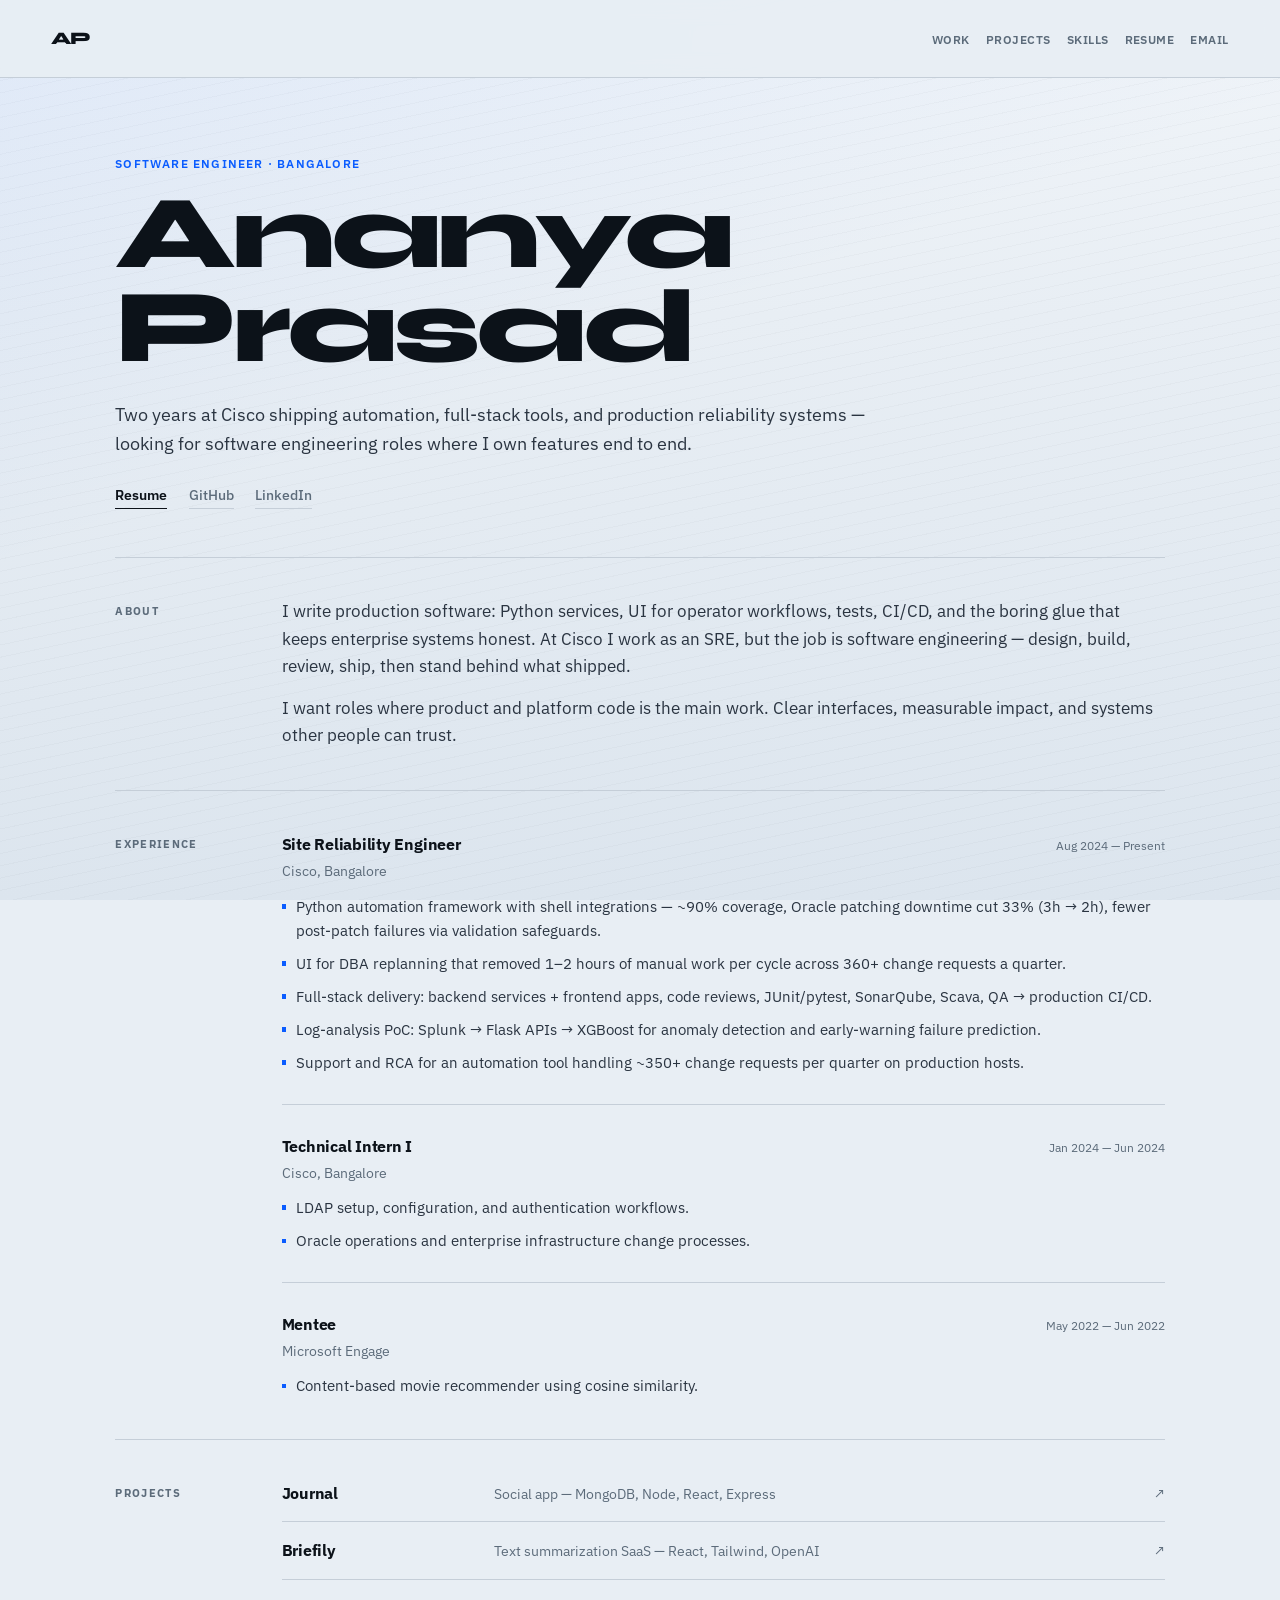
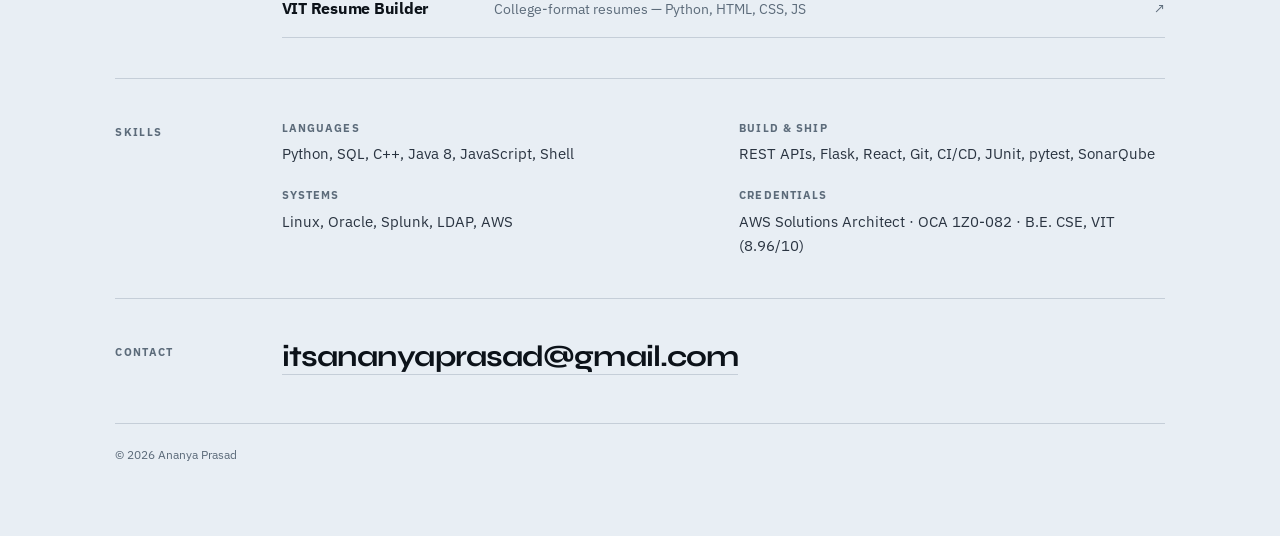
==== index.html @ 3f2f836f "Refresh portfolio for SWE applications with Cisco experience and responsive layout. Co-authored-by: " ====
<!DOCTYPE html>
<html lang="en">
<head>
    <meta charset="UTF-8">
    <meta name="viewport" content="width=device-width, initial-scale=1.0">
    <title>Ananya Prasad — Software Engineer</title>
    <meta name="description" content="Software engineer at Cisco building automation, full-stack tools, and reliability systems. Open to software engineering roles.">
    <link rel="preconnect" href="https://fonts.googleapis.com">
    <link rel="preconnect" href="https://fonts.gstatic.com" crossorigin>
    <link href="https://fonts.googleapis.com/css2?family=IBM+Plex+Sans:wght@400;500;600;700&family=Syne:wght@600;700;800&display=swap" rel="stylesheet">
    <link rel="stylesheet" href="style.css">
</head>
<body>
    <header class="site-header">
        <div class="site-header-inner">
            <a class="wordmark" href="#top">AP</a>
            <nav class="nav" aria-label="Primary">
                <a href="#work">Work</a>
                <a href="#projects">Projects</a>
                <a href="#skills">Skills</a>
                <a href="Ananya_Prasad_Resume.pdf" target="_blank" rel="noopener">Resume</a>
                <a href="mailto:itsananyaprasad@gmail.com">Email</a>
            </nav>
        </div>
    </header>

    <div class="page">
        <main id="top">
            <section class="hero">
                <p class="hero-kicker">Software Engineer · Bangalore</p>
                <h1 class="hero-name">Ananya<br>Prasad</h1>
                <p class="hero-line">
                    Two years at Cisco shipping automation, full-stack tools, and production reliability systems —
                    looking for software engineering roles where I own features end to end.
                </p>
                <div class="hero-cta">
                    <a class="link-action" href="Ananya_Prasad_Resume.pdf" target="_blank" rel="noopener">Resume</a>
                    <a class="link-action muted" href="https://github.com/ananyap18" target="_blank" rel="noopener">GitHub</a>
                    <a class="link-action muted" href="https://www.linkedin.com/in/ananyap18/" target="_blank" rel="noopener">LinkedIn</a>
                </div>
            </section>

            <section class="block" id="about">
                <h2 class="block-label">About</h2>
                <div class="block-body prose">
                    <p>
                        I write production software: Python services, UI for operator workflows, tests, CI/CD, and the boring glue that keeps enterprise systems honest.
                        At Cisco I work as an SRE, but the job is software engineering — design, build, review, ship, then stand behind what shipped.
                    </p>
                    <p>
                        I want roles where product and platform code is the main work. Clear interfaces, measurable impact, and systems other people can trust.
                    </p>
                </div>
            </section>

            <section class="block" id="work">
                <h2 class="block-label">Experience</h2>
                <div class="block-body">
                    <article class="role">
                        <header class="role-head">
                            <div>
                                <h3>Site Reliability Engineer</h3>
                                <p class="role-place">Cisco, Bangalore</p>
                            </div>
                            <time>Aug 2024 — Present</time>
                        </header>
                        <ul>
                            <li>Python automation framework with shell integrations — ~90% coverage, Oracle patching downtime cut 33% (3h → 2h), fewer post-patch failures via validation safeguards.</li>
                            <li>UI for DBA replanning that removed 1–2 hours of manual work per cycle across 360+ change requests a quarter.</li>
                            <li>Full-stack delivery: backend services + frontend apps, code reviews, JUnit/pytest, SonarQube, Scava, QA → production CI/CD.</li>
                            <li>Log-analysis PoC: Splunk → Flask APIs → XGBoost for anomaly detection and early-warning failure prediction.</li>
                            <li>Support and RCA for an automation tool handling ~350+ change requests per quarter on production hosts.</li>
                        </ul>
                    </article>

                    <article class="role">
                        <header class="role-head">
                            <div>
                                <h3>Technical Intern I</h3>
                                <p class="role-place">Cisco, Bangalore</p>
                            </div>
                            <time>Jan 2024 — Jun 2024</time>
                        </header>
                        <ul>
                            <li>LDAP setup, configuration, and authentication workflows.</li>
                            <li>Oracle operations and enterprise infrastructure change processes.</li>
                        </ul>
                    </article>

                    <article class="role">
                        <header class="role-head">
                            <div>
                                <h3>Mentee</h3>
                                <p class="role-place">Microsoft Engage</p>
                            </div>
                            <time>May 2022 — Jun 2022</time>
                        </header>
                        <ul>
                            <li>Content-based movie recommender using cosine similarity.</li>
                        </ul>
                    </article>
                </div>
            </section>

            <section class="block" id="projects">
                <h2 class="block-label">Projects</h2>
                <div class="block-body">
                    <ul class="project-list">
                        <li>
                            <a class="project-row" href="https://github.com/ananyap18/journal" target="_blank" rel="noopener">
                                <span class="project-title">Journal</span>
                                <span class="project-desc">Social app — MongoDB, Node, React, Express</span>
                                <span class="project-go" aria-hidden="true">↗</span>
                            </a>
                        </li>
                        <li>
                            <a class="project-row" href="https://brieflyfy.netlify.app/" target="_blank" rel="noopener">
                                <span class="project-title">Briefily</span>
                                <span class="project-desc">Text summarization SaaS — React, Tailwind, OpenAI</span>
                                <span class="project-go" aria-hidden="true">↗</span>
                            </a>
                        </li>
                        <li>
                            <a class="project-row" href="https://vit-resume-builder.vercel.app/" target="_blank" rel="noopener">
                                <span class="project-title">VIT Resume Builder</span>
                                <span class="project-desc">College-format resumes — Python, HTML, CSS, JS</span>
                                <span class="project-go" aria-hidden="true">↗</span>
                            </a>
                        </li>
                    </ul>
                </div>
            </section>

            <section class="block" id="skills">
                <h2 class="block-label">Skills</h2>
                <div class="block-body skill-grid">
                    <div>
                        <h3>Languages</h3>
                        <p>Python, SQL, C++, Java 8, JavaScript, Shell</p>
                    </div>
                    <div>
                        <h3>Build &amp; ship</h3>
                        <p>REST APIs, Flask, React, Git, CI/CD, JUnit, pytest, SonarQube</p>
                    </div>
                    <div>
                        <h3>Systems</h3>
                        <p>Linux, Oracle, Splunk, LDAP, AWS</p>
                    </div>
                    <div>
                        <h3>Credentials</h3>
                        <p>AWS Solutions Architect · OCA 1Z0-082 · B.E. CSE, VIT (8.96/10)</p>
                    </div>
                </div>
            </section>

            <section class="block contact" id="contact">
                <h2 class="block-label">Contact</h2>
                <div class="block-body">
                    <p class="contact-line">
                        <a href="mailto:itsananyaprasad@gmail.com">itsananyaprasad@gmail.com</a>
                    </p>
                </div>
            </section>
        </main>

        <footer class="site-footer">
            <p>© 2026 Ananya Prasad</p>
        </footer>
    </div>
</body>
</html>
---- style.css ----
:root {
    --ink: #0c1219;
    --ink-soft: #2a3441;
    --muted: #5c6b7a;
    --line: #c5ced8;
    --surface: #e8eef4;
    --surface-2: #dce5ee;
    --accent: #0a5cff;
    /* Mobile-first: tight shell; desktop overrides widen it */
    --max: 100%;
    --pad: 1rem;
    --type: "IBM Plex Sans", "Segoe UI", sans-serif;
    --display: Syne, "Arial Narrow", sans-serif;
}

*,
*::before,
*::after {
    box-sizing: border-box;
    margin: 0;
    padding: 0;
}

html {
    scroll-behavior: smooth;
    -webkit-text-size-adjust: 100%;
}

body {
    font-family: var(--type);
    font-size: clamp(0.98rem, 0.94rem + 0.2vw, 1.05rem);
    line-height: 1.65;
    color: var(--ink);
    background-color: var(--surface);
    background-image:
        linear-gradient(160deg, rgba(10, 92, 255, 0.07) 0%, transparent 42%),
        repeating-linear-gradient(
            -12deg,
            transparent,
            transparent 11px,
            rgba(12, 18, 25, 0.025) 11px,
            rgba(12, 18, 25, 0.025) 12px
        ),
        linear-gradient(180deg, #f1f5f9 0%, var(--surface) 35%, var(--surface-2) 100%);
    background-attachment: fixed;
    min-height: 100vh;
}

a {
    color: inherit;
}

a:hover {
    color: var(--accent);
}

.page {
    width: var(--max);
    max-width: 100%;
    margin: 0 auto;
    padding: 0 var(--pad) clamp(2.5rem, 6vw, 4.5rem);
}

/* Tablet: still compact */
@media (min-width: 640px) {
    :root {
        --pad: 1.35rem;
        --max: min(36rem, 92vw);
    }
}

/* Large tablet / small laptop */
@media (min-width: 900px) {
    :root {
        --pad: 2rem;
        --max: min(52rem, 90vw);
    }
}

/* Desktop: use the screen */
@media (min-width: 1100px) {
    :root {
        --pad: clamp(2rem, 4vw, 3.5rem);
        --max: min(72rem, 92vw);
    }
}

@media (min-width: 1400px) {
    :root {
        --max: min(80rem, 88vw);
    }
}

.site-header {
    width: 100%;
    border-bottom: 1px solid var(--line);
    position: sticky;
    top: 0;
    z-index: 5;
    background: color-mix(in srgb, var(--surface) 92%, transparent);
    backdrop-filter: blur(10px);
}

.site-header-inner {
    width: 100%;
    margin: 0;
    padding: clamp(1rem, 2.5vw, 1.5rem) clamp(1rem, 4vw, 3.5rem);
    display: flex;
    align-items: baseline;
    justify-content: space-between;
    gap: 1rem;
}

.wordmark {
    font-family: var(--display);
    font-weight: 800;
    font-size: 1.1rem;
    letter-spacing: -0.04em;
    text-decoration: none;
}

.nav {
    display: flex;
    flex-wrap: wrap;
    justify-content: flex-end;
    gap: 0.55rem 1rem;
    font-size: 0.75rem;
    font-weight: 600;
    letter-spacing: 0.04em;
    text-transform: uppercase;
}

.nav a {
    text-decoration: none;
    color: var(--muted);
}

.nav a:hover {
    color: var(--ink);
}

.hero {
    padding: clamp(2.5rem, 8vw, 4.75rem) 0 clamp(2rem, 5vw, 3rem);
    animation: rise 0.65s ease both;
}

.hero-kicker {
    font-size: 0.75rem;
    font-weight: 600;
    letter-spacing: 0.1em;
    text-transform: uppercase;
    color: var(--accent);
    margin-bottom: 0.85rem;
}

.hero-name {
    font-family: var(--display);
    font-weight: 800;
    font-size: clamp(2.75rem, 8vw + 1rem, 6.5rem);
    line-height: 0.9;
    letter-spacing: -0.045em;
    color: var(--ink);
    max-width: 12ch;
}

.hero-line {
    margin-top: clamp(1.2rem, 3vw, 1.6rem);
    max-width: 48rem;
    color: var(--ink-soft);
    font-size: clamp(1rem, 0.95rem + 0.25vw, 1.15rem);
    line-height: 1.55;
}

.hero-cta {
    display: flex;
    flex-wrap: wrap;
    gap: 0.75rem 1.35rem;
    margin-top: 1.6rem;
}

.link-action {
    font-weight: 600;
    font-size: 0.9rem;
    text-decoration: none;
    border-bottom: 1.5px solid currentColor;
    padding-bottom: 0.08rem;
    color: var(--ink);
}

.link-action.muted {
    font-weight: 500;
    color: var(--muted);
    border-bottom-color: var(--line);
}

.link-action:hover {
    color: var(--accent);
    border-bottom-color: var(--accent);
}

.block {
    display: grid;
    grid-template-columns: minmax(6rem, 8rem) minmax(0, 1fr);
    gap: 0.5rem clamp(1.25rem, 3vw, 2.5rem);
    padding: clamp(1.5rem, 3.5vw, 2.5rem) 0;
    border-top: 1px solid var(--line);
    animation: rise 0.65s ease both;
    animation-delay: 0.06s;
}

.block-label {
    font-size: 0.7rem;
    font-weight: 700;
    letter-spacing: 0.12em;
    text-transform: uppercase;
    color: var(--muted);
    padding-top: 0.25rem;
}

.block-body {
    min-width: 0;
}

.prose p + p {
    margin-top: 0.85rem;
}

.prose p {
    color: var(--ink-soft);
}

.role + .role {
    margin-top: 1.75rem;
    padding-top: 1.75rem;
    border-top: 1px solid var(--line);
}

.role-head {
    display: flex;
    flex-wrap: wrap;
    align-items: baseline;
    justify-content: space-between;
    gap: 0.25rem 1rem;
    margin-bottom: 0.75rem;
}

.role-head h3 {
    font-size: 1rem;
    font-weight: 700;
    letter-spacing: -0.015em;
}

.role-place {
    color: var(--muted);
    font-size: 0.9rem;
    margin-top: 0.1rem;
}

.role-head time {
    font-size: 0.78rem;
    color: var(--muted);
    font-variant-numeric: tabular-nums;
    white-space: nowrap;
}

.role ul {
    list-style: none;
}

.role li {
    position: relative;
    padding-left: 0.9rem;
    color: var(--ink-soft);
    font-size: 0.92rem;
}

.role li + li {
    margin-top: 0.55rem;
}

.role li::before {
    content: "";
    position: absolute;
    left: 0;
    top: 0.62em;
    width: 0.3rem;
    height: 0.3rem;
    background: var(--accent);
}

.project-list {
    list-style: none;
}

.project-row {
    display: grid;
    grid-template-columns: minmax(0, 12rem) minmax(0, 1fr) auto;
    gap: 0.4rem 1.25rem;
    align-items: baseline;
    padding: 0.95rem 0;
    border-bottom: 1px solid var(--line);
    text-decoration: none;
    color: inherit;
    transition: transform 0.18s ease;
}

.project-list li:first-child .project-row {
    padding-top: 0;
}

.project-row:hover {
    color: var(--accent);
    transform: translateX(2px);
}

.project-title {
    font-weight: 700;
    letter-spacing: -0.015em;
    font-size: 1rem;
}

.project-desc {
    color: var(--muted);
    font-size: 0.88rem;
}

.project-row:hover .project-desc {
    color: var(--accent);
}

.project-go {
    color: var(--muted);
    font-size: 0.9rem;
}

.skill-grid {
    display: grid;
    grid-template-columns: repeat(2, minmax(0, 1fr));
    gap: 1.25rem 2rem;
}

.skill-grid h3 {
    font-size: 0.7rem;
    font-weight: 700;
    letter-spacing: 0.1em;
    text-transform: uppercase;
    color: var(--muted);
    margin-bottom: 0.3rem;
}

.skill-grid p {
    color: var(--ink-soft);
    font-size: 0.92rem;
}

.contact-line {
    font-family: var(--display);
    font-weight: 700;
    font-size: clamp(1.35rem, 3.5vw, 1.85rem);
    letter-spacing: -0.03em;
    line-height: 1.2;
}

.contact-line a {
    text-decoration: none;
    border-bottom: 1px solid var(--line);
}

.contact-line a:hover {
    border-bottom-color: var(--accent);
}

.site-footer {
    margin-top: 0.5rem;
    padding-top: 1.25rem;
    border-top: 1px solid var(--line);
    color: var(--muted);
    font-size: 0.78rem;
}

@keyframes rise {
    from {
        opacity: 0;
        transform: translateY(8px);
    }
    to {
        opacity: 1;
        transform: translateY(0);
    }
}

/* Mobile + tablet: stack sections, keep content narrow */
@media (max-width: 899px) {
    .site-header-inner {
        flex-direction: column;
        align-items: flex-start;
        gap: 0.65rem;
    }

    .nav {
        justify-content: flex-start;
        gap: 0.5rem 0.85rem;
    }

    .block {
        grid-template-columns: 1fr;
        gap: 0.4rem;
    }

    .skill-grid {
        grid-template-columns: 1fr;
    }

    .project-row {
        grid-template-columns: 1fr auto;
        grid-template-areas:
            "title go"
            "desc go";
    }

    .project-title { grid-area: title; }
    .project-desc { grid-area: desc; }
    .project-go {
        grid-area: go;
        align-self: center;
    }

    .hero-name {
        font-size: clamp(2.4rem, 14vw, 3.75rem);
    }

    .hero-line {
        max-width: none;
    }
}

@media (prefers-reduced-motion: reduce) {
    .hero,
    .block {
        animation: none;
    }

    .project-row {
        transition: none;
    }
}
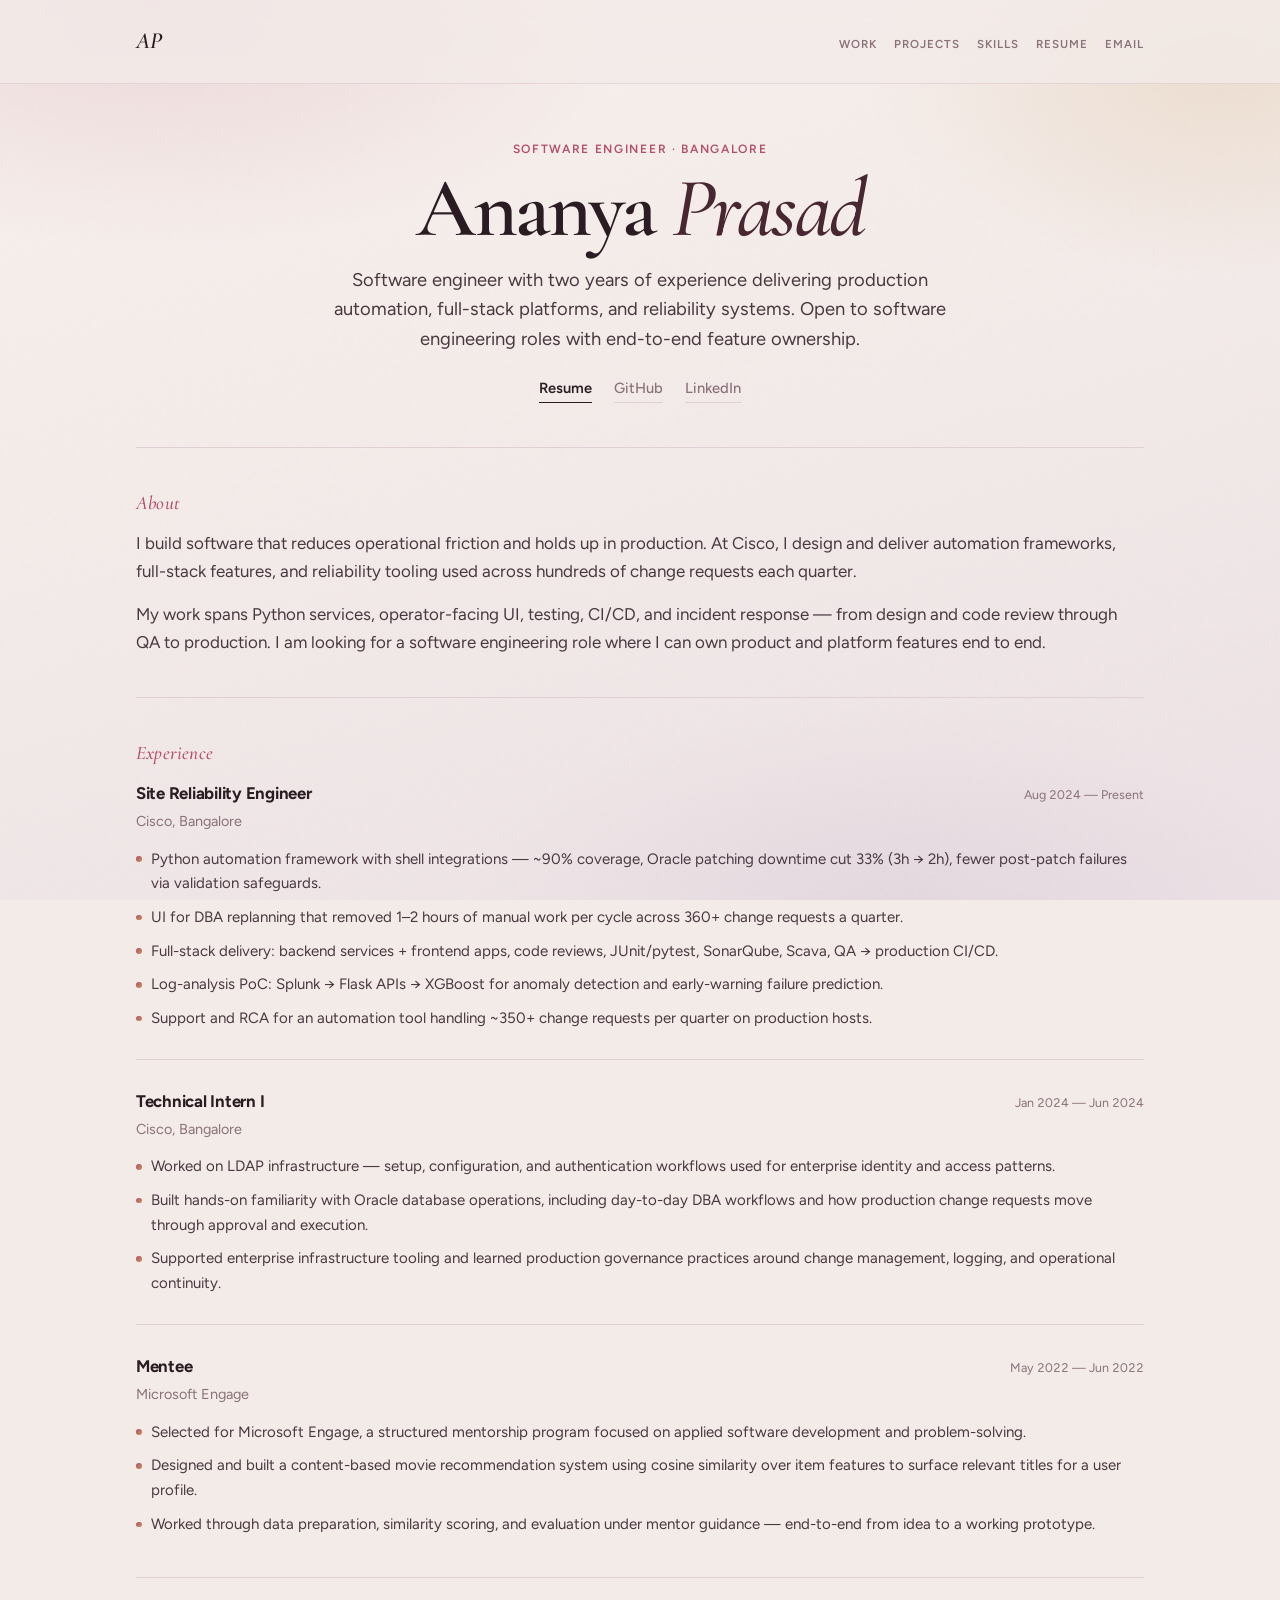
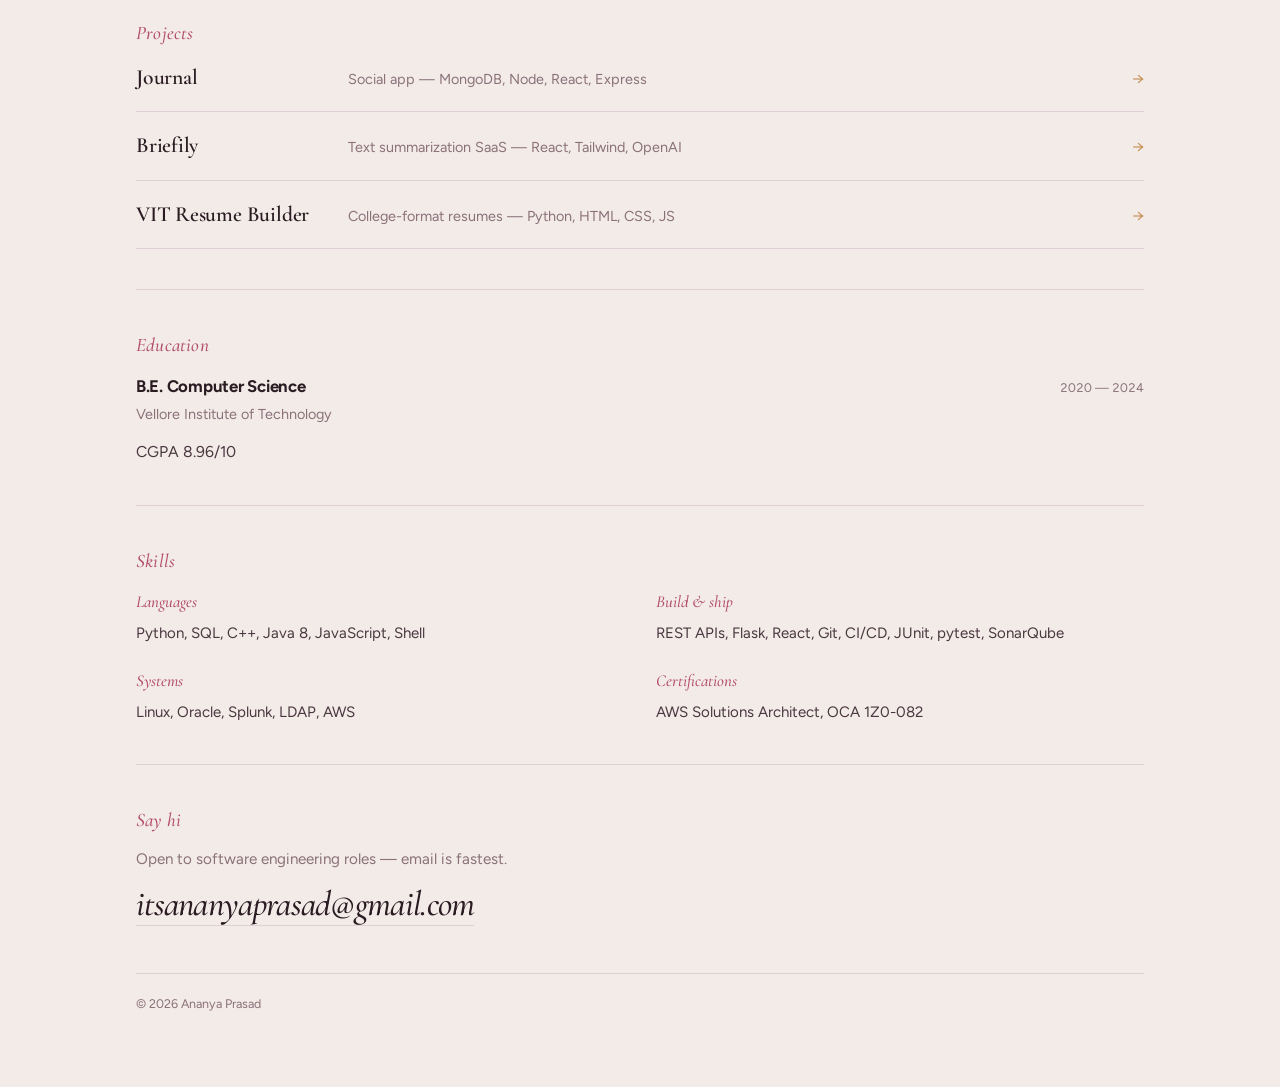
==== commit d6d37d99: "changes" ====
--- a/index.html
+++ b/index.html
@@ -4,13 +4,15 @@
     <meta charset="UTF-8">
     <meta name="viewport" content="width=device-width, initial-scale=1.0">
     <title>Ananya Prasad — Software Engineer</title>
-    <meta name="description" content="Software engineer at Cisco building automation, full-stack tools, and reliability systems. Open to software engineering roles.">
+    <meta name="description" content="Software engineer at Cisco. Builds automation, full-stack tools, and reliability systems — open to software engineering roles.">
     <link rel="preconnect" href="https://fonts.googleapis.com">
     <link rel="preconnect" href="https://fonts.gstatic.com" crossorigin>
-    <link href="https://fonts.googleapis.com/css2?family=IBM+Plex+Sans:wght@400;500;600;700&family=Syne:wght@600;700;800&display=swap" rel="stylesheet">
+    <link href="https://fonts.googleapis.com/css2?family=Cormorant+Garamond:ital,wght@0,500;0,600;1,500;1,600&family=Figtree:wght@400;500;600;700&display=swap" rel="stylesheet">
     <link rel="stylesheet" href="style.css">
 </head>
 <body>
+    <div class="atmosphere" aria-hidden="true"></div>
+
     <header class="site-header">
         <div class="site-header-inner">
             <a class="wordmark" href="#top">AP</a>
@@ -27,11 +29,12 @@
     <div class="page">
         <main id="top">
             <section class="hero">
-                <p class="hero-kicker">Software Engineer · Bangalore</p>
-                <h1 class="hero-name">Ananya<br>Prasad</h1>
+                <p class="hero-kicker">Software engineer · Bangalore</p>
+                <h1 class="hero-name">Ananya <em>Prasad</em></h1>
                 <p class="hero-line">
-                    Two years at Cisco shipping automation, full-stack tools, and production reliability systems —
-                    looking for software engineering roles where I own features end to end.
+                    Software engineer with two years of experience delivering production automation,
+                    full-stack platforms, and reliability systems. Open to software engineering roles
+                    with end-to-end feature ownership.
                 </p>
                 <div class="hero-cta">
                     <a class="link-action" href="Ananya_Prasad_Resume.pdf" target="_blank" rel="noopener">Resume</a>
@@ -44,11 +47,13 @@
                 <h2 class="block-label">About</h2>
                 <div class="block-body prose">
                     <p>
-                        I write production software: Python services, UI for operator workflows, tests, CI/CD, and the boring glue that keeps enterprise systems honest.
-                        At Cisco I work as an SRE, but the job is software engineering — design, build, review, ship, then stand behind what shipped.
+                        I build software that reduces operational friction and holds up in production.
+                        At Cisco, I design and deliver automation frameworks, full-stack features, and reliability tooling used across hundreds of change requests each quarter.
                     </p>
                     <p>
-                        I want roles where product and platform code is the main work. Clear interfaces, measurable impact, and systems other people can trust.
+                        My work spans Python services, operator-facing UI, testing, CI/CD, and incident response —
+                        from design and code review through QA to production.
+                        I am looking for a software engineering role where I can own product and platform features end to end.
                     </p>
                 </div>
             </section>
@@ -82,8 +87,9 @@
                             <time>Jan 2024 — Jun 2024</time>
                         </header>
                         <ul>
-                            <li>LDAP setup, configuration, and authentication workflows.</li>
-                            <li>Oracle operations and enterprise infrastructure change processes.</li>
+                            <li>Worked on LDAP infrastructure — setup, configuration, and authentication workflows used for enterprise identity and access patterns.</li>
+                            <li>Built hands-on familiarity with Oracle database operations, including day-to-day DBA workflows and how production change requests move through approval and execution.</li>
+                            <li>Supported enterprise infrastructure tooling and learned production governance practices around change management, logging, and operational continuity.</li>
                         </ul>
                     </article>
 
@@ -96,7 +102,9 @@
                             <time>May 2022 — Jun 2022</time>
                         </header>
                         <ul>
-                            <li>Content-based movie recommender using cosine similarity.</li>
+                            <li>Selected for Microsoft Engage, a structured mentorship program focused on applied software development and problem-solving.</li>
+                            <li>Designed and built a content-based movie recommendation system using cosine similarity over item features to surface relevant titles for a user profile.</li>
+                            <li>Worked through data preparation, similarity scoring, and evaluation under mentor guidance — end-to-end from idea to a working prototype.</li>
                         </ul>
                     </article>
                 </div>
@@ -110,24 +118,40 @@
                             <a class="project-row" href="https://github.com/ananyap18/journal" target="_blank" rel="noopener">
                                 <span class="project-title">Journal</span>
                                 <span class="project-desc">Social app — MongoDB, Node, React, Express</span>
-                                <span class="project-go" aria-hidden="true">↗</span>
+                                <span class="project-go" aria-hidden="true">→</span>
                             </a>
                         </li>
                         <li>
                             <a class="project-row" href="https://brieflyfy.netlify.app/" target="_blank" rel="noopener">
                                 <span class="project-title">Briefily</span>
                                 <span class="project-desc">Text summarization SaaS — React, Tailwind, OpenAI</span>
-                                <span class="project-go" aria-hidden="true">↗</span>
+                                <span class="project-go" aria-hidden="true">→</span>
                             </a>
                         </li>
                         <li>
                             <a class="project-row" href="https://vit-resume-builder.vercel.app/" target="_blank" rel="noopener">
                                 <span class="project-title">VIT Resume Builder</span>
                                 <span class="project-desc">College-format resumes — Python, HTML, CSS, JS</span>
-                                <span class="project-go" aria-hidden="true">↗</span>
+                                <span class="project-go" aria-hidden="true">→</span>
                             </a>
                         </li>
                     </ul>
+                </div>
+            </section>
+
+            <section class="block" id="education">
+                <h2 class="block-label">Education</h2>
+                <div class="block-body">
+                    <article class="role">
+                        <header class="role-head">
+                            <div>
+                                <h3>B.E. Computer Science</h3>
+                                <p class="role-place">Vellore Institute of Technology</p>
+                            </div>
+                            <time>2020 — 2024</time>
+                        </header>
+                        <p class="education-line">CGPA 8.96/10</p>
+                    </article>
                 </div>
             </section>
 
@@ -147,15 +171,16 @@
                         <p>Linux, Oracle, Splunk, LDAP, AWS</p>
                     </div>
                     <div>
-                        <h3>Credentials</h3>
-                        <p>AWS Solutions Architect · OCA 1Z0-082 · B.E. CSE, VIT (8.96/10)</p>
+                        <h3>Certifications</h3>
+                        <p>AWS Solutions Architect, OCA 1Z0-082</p>
                     </div>
                 </div>
             </section>
 
             <section class="block contact" id="contact">
-                <h2 class="block-label">Contact</h2>
+                <h2 class="block-label">Say hi</h2>
                 <div class="block-body">
+                    <p class="contact-note">Open to software engineering roles — email is fastest.</p>
                     <p class="contact-line">
                         <a href="mailto:itsananyaprasad@gmail.com">itsananyaprasad@gmail.com</a>
                     </p>
--- a/style.css
+++ b/style.css
@@ -1,16 +1,16 @@
 :root {
-    --ink: #0c1219;
-    --ink-soft: #2a3441;
-    --muted: #5c6b7a;
-    --line: #c5ced8;
-    --surface: #e8eef4;
-    --surface-2: #dce5ee;
-    --accent: #0a5cff;
-    /* Mobile-first: tight shell; desktop overrides widen it */
+    --ink: #2a1c22;
+    --ink-soft: #4a3840;
+    --muted: #8a717a;
+    --line: #e0d0d6;
+    --surface: #f3ebe8;
+    --surface-deep: #ebe0e4;
+    --accent: #b34e6a;
+    --gold: #c8965a;
     --max: 100%;
     --pad: 1rem;
-    --type: "IBM Plex Sans", "Segoe UI", sans-serif;
-    --display: Syne, "Arial Narrow", sans-serif;
+    --type: Figtree, "Helvetica Neue", sans-serif;
+    --display: "Cormorant Garamond", Georgia, serif;
 }
 
 *,
@@ -28,22 +28,33 @@
 
 body {
     font-family: var(--type);
-    font-size: clamp(0.98rem, 0.94rem + 0.2vw, 1.05rem);
+    font-size: clamp(0.98rem, 0.94rem + 0.2vw, 1.06rem);
     line-height: 1.65;
     color: var(--ink);
-    background-color: var(--surface);
-    background-image:
-        linear-gradient(160deg, rgba(10, 92, 255, 0.07) 0%, transparent 42%),
-        repeating-linear-gradient(
-            -12deg,
-            transparent,
-            transparent 11px,
-            rgba(12, 18, 25, 0.025) 11px,
-            rgba(12, 18, 25, 0.025) 12px
-        ),
-        linear-gradient(180deg, #f1f5f9 0%, var(--surface) 35%, var(--surface-2) 100%);
-    background-attachment: fixed;
+    background: var(--surface);
     min-height: 100vh;
+    position: relative;
+}
+
+.atmosphere {
+    position: fixed;
+    inset: 0;
+    z-index: -1;
+    pointer-events: none;
+    background:
+        radial-gradient(ellipse 70% 50% at 12% 0%, rgba(179, 78, 106, 0.16), transparent 55%),
+        radial-gradient(ellipse 55% 45% at 95% 8%, rgba(200, 150, 90, 0.18), transparent 50%),
+        radial-gradient(ellipse 60% 40% at 70% 100%, rgba(140, 120, 160, 0.1), transparent 55%),
+        linear-gradient(165deg, #f7f0ed 0%, var(--surface) 40%, var(--surface-deep) 100%);
+}
+
+.atmosphere::after {
+    content: "";
+    position: absolute;
+    inset: 0;
+    opacity: 0.35;
+    background-image: url("data:image/svg+xml,%3Csvg viewBox='0 0 200 200' xmlns='http://www.w3.org/2000/svg'%3E%3Cfilter id='n'%3E%3CfeTurbulence type='fractalNoise' baseFrequency='0.85' numOctaves='4' stitchTiles='stitch'/%3E%3C/filter%3E%3Crect width='100%25' height='100%25' filter='url(%23n)' opacity='0.55'/%3E%3C/svg%3E");
+    mix-blend-mode: soft-light;
 }
 
 a {
@@ -55,56 +66,53 @@
 }
 
 .page {
-    width: var(--max);
-    max-width: 100%;
-    margin: 0 auto;
+    width: min(var(--max), 100%);
+    margin-inline: auto;
     padding: 0 var(--pad) clamp(2.5rem, 6vw, 4.5rem);
 }
 
-/* Tablet: still compact */
 @media (min-width: 640px) {
     :root {
-        --pad: 1.35rem;
-        --max: min(36rem, 92vw);
-    }
-}
-
-/* Large tablet / small laptop */
+        --pad: 1.5rem;
+        --max: 36rem;
+    }
+}
+
 @media (min-width: 900px) {
     :root {
         --pad: 2rem;
-        --max: min(52rem, 90vw);
-    }
-}
-
-/* Desktop: use the screen */
+        --max: 54rem;
+    }
+}
+
 @media (min-width: 1100px) {
     :root {
-        --pad: clamp(2rem, 4vw, 3.5rem);
-        --max: min(72rem, 92vw);
+        --pad: 2.5rem;
+        --max: 68rem;
     }
 }
 
 @media (min-width: 1400px) {
     :root {
-        --max: min(80rem, 88vw);
+        --pad: 3rem;
+        --max: 76rem;
     }
 }
 
 .site-header {
     width: 100%;
-    border-bottom: 1px solid var(--line);
+    border-bottom: 1px solid color-mix(in srgb, var(--line) 80%, transparent);
     position: sticky;
     top: 0;
     z-index: 5;
-    background: color-mix(in srgb, var(--surface) 92%, transparent);
-    backdrop-filter: blur(10px);
+    background: color-mix(in srgb, var(--surface) 78%, transparent);
+    backdrop-filter: blur(12px);
 }
 
 .site-header-inner {
-    width: 100%;
-    margin: 0;
-    padding: clamp(1rem, 2.5vw, 1.5rem) clamp(1rem, 4vw, 3.5rem);
+    width: min(var(--max), 100%);
+    margin-inline: auto;
+    padding: clamp(1rem, 2.5vw, 1.4rem) var(--pad);
     display: flex;
     align-items: baseline;
     justify-content: space-between;
@@ -113,20 +121,22 @@
 
 .wordmark {
     font-family: var(--display);
-    font-weight: 800;
-    font-size: 1.1rem;
-    letter-spacing: -0.04em;
+    font-style: italic;
+    font-weight: 600;
+    font-size: 1.45rem;
+    letter-spacing: -0.01em;
     text-decoration: none;
+    color: var(--ink);
 }
 
 .nav {
     display: flex;
     flex-wrap: wrap;
     justify-content: flex-end;
-    gap: 0.55rem 1rem;
-    font-size: 0.75rem;
-    font-weight: 600;
-    letter-spacing: 0.04em;
+    gap: 0.55rem 1.1rem;
+    font-size: 0.72rem;
+    font-weight: 600;
+    letter-spacing: 0.08em;
     text-transform: uppercase;
 }
 
@@ -136,55 +146,68 @@
 }
 
 .nav a:hover {
-    color: var(--ink);
+    color: var(--accent);
 }
 
 .hero {
-    padding: clamp(2.5rem, 8vw, 4.75rem) 0 clamp(2rem, 5vw, 3rem);
-    animation: rise 0.65s ease both;
+    text-align: center;
+    padding: clamp(2rem, 6vw, 3.5rem) 0 clamp(1.75rem, 4vw, 2.75rem);
+    animation: rise 0.8s cubic-bezier(0.22, 1, 0.36, 1) both;
 }
 
 .hero-kicker {
     font-size: 0.75rem;
     font-weight: 600;
-    letter-spacing: 0.1em;
+    letter-spacing: 0.14em;
     text-transform: uppercase;
     color: var(--accent);
-    margin-bottom: 0.85rem;
+    margin-bottom: 0.55rem;
 }
 
 .hero-name {
     font-family: var(--display);
-    font-weight: 800;
-    font-size: clamp(2.75rem, 8vw + 1rem, 6.5rem);
-    line-height: 0.9;
-    letter-spacing: -0.045em;
+    font-weight: 600;
+    font-size: clamp(2.8rem, 8vw, 5.25rem);
+    line-height: 0.95;
+    letter-spacing: -0.03em;
     color: var(--ink);
-    max-width: 12ch;
+}
+
+.hero-name em {
+    font-style: italic;
+    font-weight: 500;
+    color: color-mix(in srgb, var(--ink) 78%, var(--accent));
 }
 
 .hero-line {
-    margin-top: clamp(1.2rem, 3vw, 1.6rem);
-    max-width: 48rem;
+    margin: 1.1rem auto 0;
+    max-width: 40rem;
     color: var(--ink-soft);
-    font-size: clamp(1rem, 0.95rem + 0.25vw, 1.15rem);
-    line-height: 1.55;
+    font-size: clamp(1.02rem, 0.96rem + 0.3vw, 1.15rem);
+    line-height: 1.6;
 }
 
 .hero-cta {
     display: flex;
     flex-wrap: wrap;
-    gap: 0.75rem 1.35rem;
-    margin-top: 1.6rem;
+    justify-content: center;
+    gap: 0.75rem 1.4rem;
+    margin-top: 1.35rem;
+}
+
+.education-line {
+    color: var(--ink-soft);
+    font-size: 0.98rem;
 }
 
 .link-action {
     font-weight: 600;
-    font-size: 0.9rem;
+    font-size: 0.92rem;
     text-decoration: none;
     border-bottom: 1.5px solid currentColor;
-    padding-bottom: 0.08rem;
+    padding-bottom: 0.1rem;
     color: var(--ink);
+    transition: color 0.2s ease, border-color 0.2s ease;
 }
 
 .link-action.muted {
@@ -200,21 +223,22 @@
 
 .block {
     display: grid;
-    grid-template-columns: minmax(6rem, 8rem) minmax(0, 1fr);
-    gap: 0.5rem clamp(1.25rem, 3vw, 2.5rem);
-    padding: clamp(1.5rem, 3.5vw, 2.5rem) 0;
+    grid-template-columns: 1fr;
+    gap: 0.65rem;
+    padding: clamp(1.6rem, 3.5vw, 2.5rem) 0;
     border-top: 1px solid var(--line);
-    animation: rise 0.65s ease both;
-    animation-delay: 0.06s;
+    animation: rise 0.8s cubic-bezier(0.22, 1, 0.36, 1) both;
+    animation-delay: 0.08s;
 }
 
 .block-label {
-    font-size: 0.7rem;
-    font-weight: 700;
-    letter-spacing: 0.12em;
-    text-transform: uppercase;
-    color: var(--muted);
-    padding-top: 0.25rem;
+    font-family: var(--display);
+    font-style: italic;
+    font-size: 1.2rem;
+    font-weight: 500;
+    letter-spacing: 0.01em;
+    text-transform: none;
+    color: var(--accent);
 }
 
 .block-body {
@@ -222,11 +246,12 @@
 }
 
 .prose p + p {
-    margin-top: 0.85rem;
+    margin-top: 0.95rem;
 }
 
 .prose p {
     color: var(--ink-soft);
+    max-width: none;
 }
 
 .role + .role {
@@ -241,11 +266,11 @@
     align-items: baseline;
     justify-content: space-between;
     gap: 0.25rem 1rem;
-    margin-bottom: 0.75rem;
+    margin-bottom: 0.8rem;
 }
 
 .role-head h3 {
-    font-size: 1rem;
+    font-size: 1.05rem;
     font-weight: 700;
     letter-spacing: -0.015em;
 }
@@ -253,7 +278,7 @@
 .role-place {
     color: var(--muted);
     font-size: 0.9rem;
-    margin-top: 0.1rem;
+    margin-top: 0.15rem;
 }
 
 .role-head time {
@@ -269,9 +294,9 @@
 
 .role li {
     position: relative;
-    padding-left: 0.9rem;
+    padding-left: 0.95rem;
     color: var(--ink-soft);
-    font-size: 0.92rem;
+    font-size: 0.94rem;
 }
 
 .role li + li {
@@ -282,10 +307,11 @@
     content: "";
     position: absolute;
     left: 0;
-    top: 0.62em;
-    width: 0.3rem;
-    height: 0.3rem;
-    background: var(--accent);
+    top: 0.65em;
+    width: 0.35rem;
+    height: 0.35rem;
+    border-radius: 50%;
+    background: linear-gradient(135deg, var(--accent), var(--gold));
 }
 
 .project-list {
@@ -297,11 +323,11 @@
     grid-template-columns: minmax(0, 12rem) minmax(0, 1fr) auto;
     gap: 0.4rem 1.25rem;
     align-items: baseline;
-    padding: 0.95rem 0;
+    padding: 1rem 0;
     border-bottom: 1px solid var(--line);
     text-decoration: none;
     color: inherit;
-    transition: transform 0.18s ease;
+    transition: transform 0.2s ease, color 0.2s ease;
 }
 
 .project-list li:first-child .project-row {
@@ -310,18 +336,19 @@
 
 .project-row:hover {
     color: var(--accent);
-    transform: translateX(2px);
+    transform: translateX(4px);
 }
 
 .project-title {
-    font-weight: 700;
-    letter-spacing: -0.015em;
-    font-size: 1rem;
+    font-family: var(--display);
+    font-size: 1.35rem;
+    font-weight: 600;
+    letter-spacing: -0.01em;
 }
 
 .project-desc {
     color: var(--muted);
-    font-size: 0.88rem;
+    font-size: 0.9rem;
 }
 
 .project-row:hover .project-desc {
@@ -329,41 +356,51 @@
 }
 
 .project-go {
-    color: var(--muted);
-    font-size: 0.9rem;
+    color: var(--gold);
+    font-size: 1.05rem;
 }
 
 .skill-grid {
     display: grid;
     grid-template-columns: repeat(2, minmax(0, 1fr));
-    gap: 1.25rem 2rem;
+    gap: 1.35rem 2rem;
 }
 
 .skill-grid h3 {
-    font-size: 0.7rem;
-    font-weight: 700;
-    letter-spacing: 0.1em;
-    text-transform: uppercase;
-    color: var(--muted);
+    font-family: var(--display);
+    font-style: italic;
+    font-size: 1.05rem;
+    font-weight: 500;
+    letter-spacing: 0;
+    text-transform: none;
+    color: var(--accent);
     margin-bottom: 0.3rem;
 }
 
 .skill-grid p {
     color: var(--ink-soft);
-    font-size: 0.92rem;
+    font-size: 0.94rem;
+}
+
+.contact-note {
+    color: var(--muted);
+    font-size: 0.95rem;
+    margin-bottom: 0.65rem;
 }
 
 .contact-line {
     font-family: var(--display);
-    font-weight: 700;
-    font-size: clamp(1.35rem, 3.5vw, 1.85rem);
-    letter-spacing: -0.03em;
+    font-style: italic;
+    font-weight: 500;
+    font-size: clamp(1.5rem, 3.8vw, 2.2rem);
+    letter-spacing: -0.02em;
     line-height: 1.2;
 }
 
 .contact-line a {
     text-decoration: none;
     border-bottom: 1px solid var(--line);
+    transition: border-color 0.2s ease, color 0.2s ease;
 }
 
 .contact-line a:hover {
@@ -381,7 +418,7 @@
 @keyframes rise {
     from {
         opacity: 0;
-        transform: translateY(8px);
+        transform: translateY(12px);
     }
     to {
         opacity: 1;
@@ -389,7 +426,6 @@
     }
 }
 
-/* Mobile + tablet: stack sections, keep content narrow */
 @media (max-width: 899px) {
     .site-header-inner {
         flex-direction: column;
@@ -402,11 +438,6 @@
         gap: 0.5rem 0.85rem;
     }
 
-    .block {
-        grid-template-columns: 1fr;
-        gap: 0.4rem;
-    }
-
     .skill-grid {
         grid-template-columns: 1fr;
     }
@@ -426,7 +457,7 @@
     }
 
     .hero-name {
-        font-size: clamp(2.4rem, 14vw, 3.75rem);
+        font-size: clamp(2.5rem, 12vw, 3.6rem);
     }
 
     .hero-line {
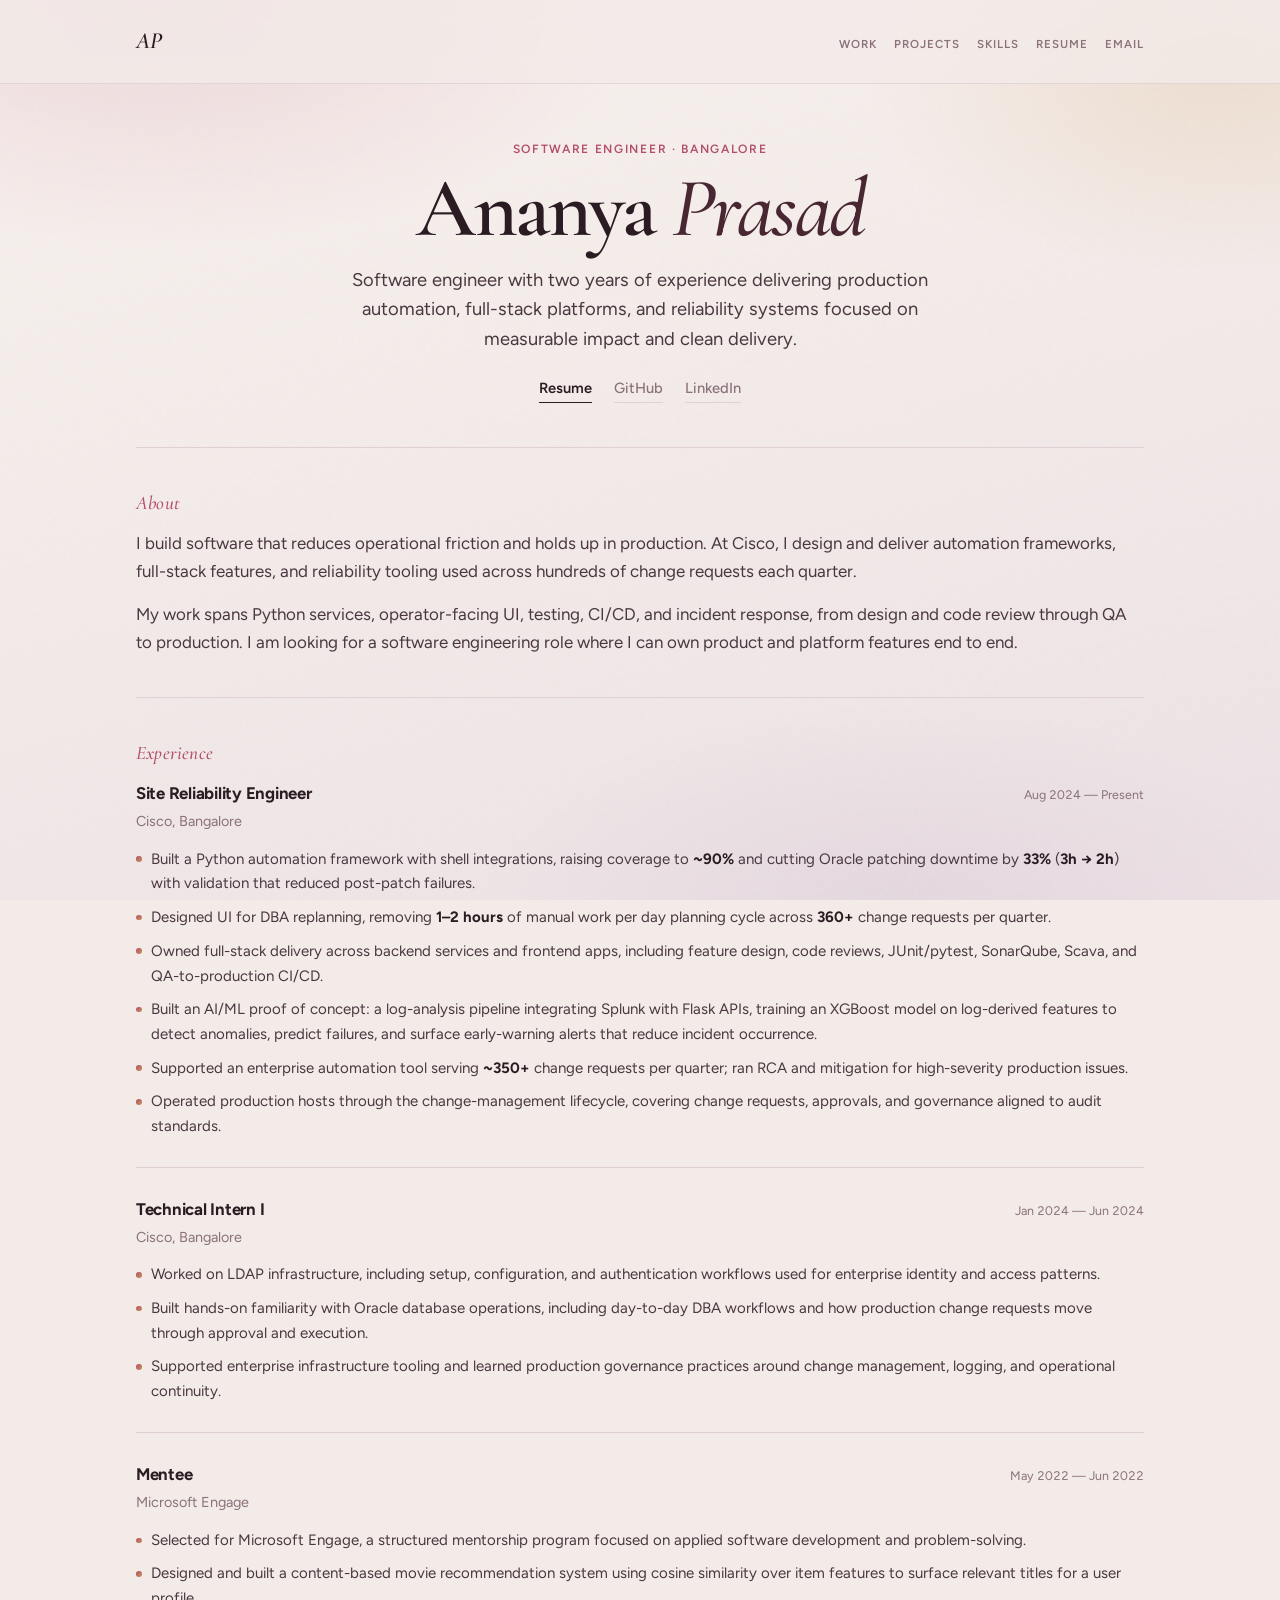
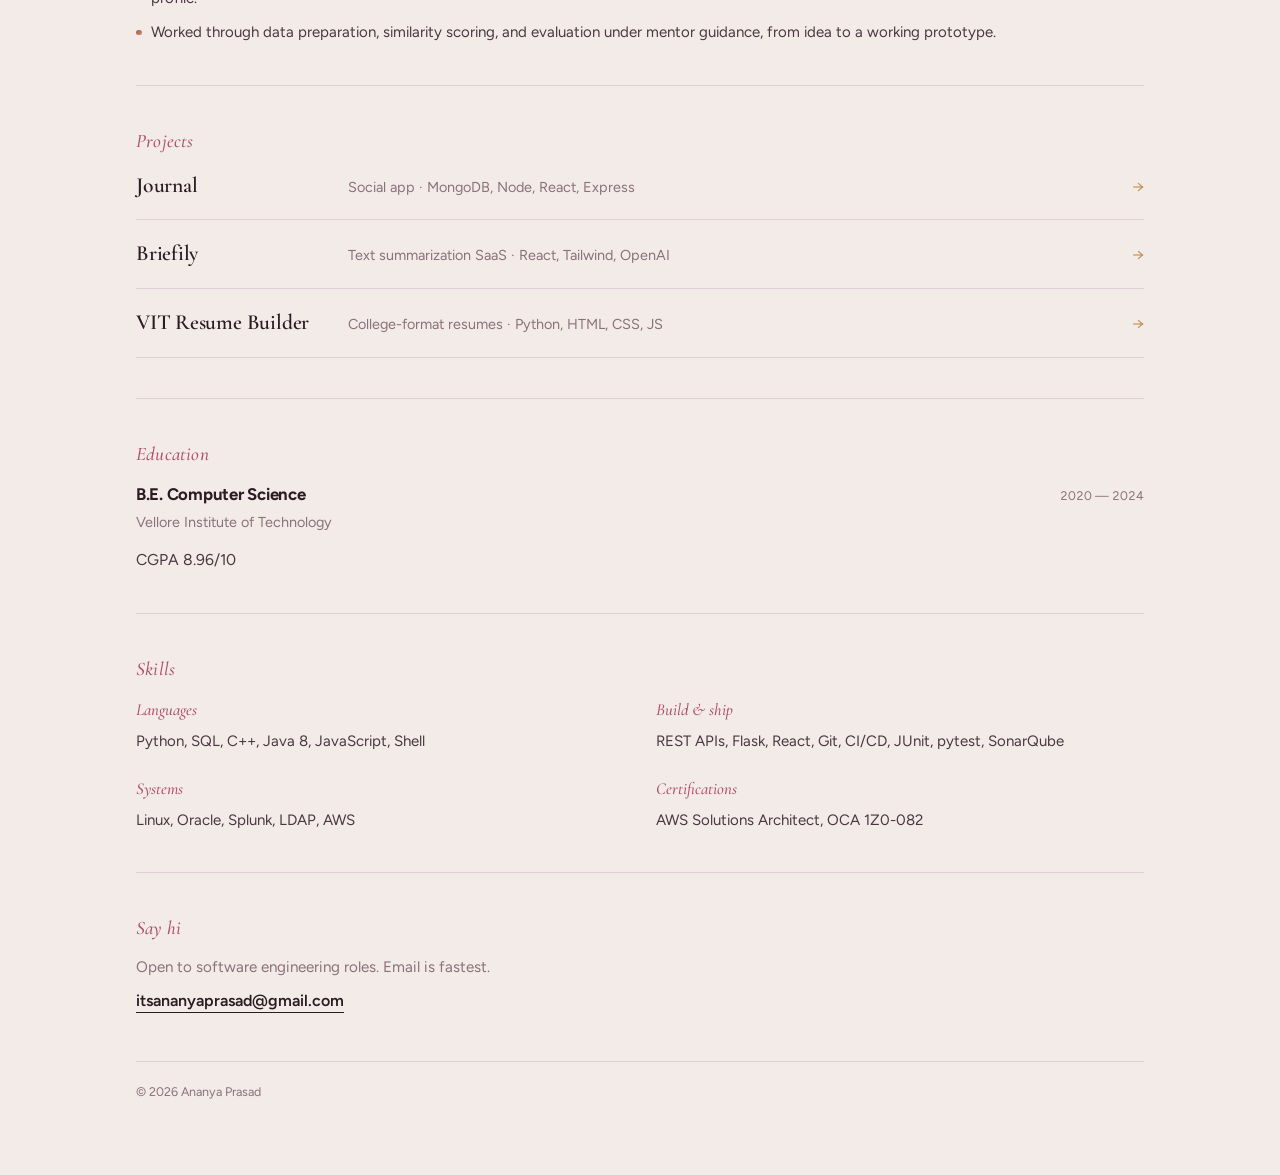
==== commit de8fc8d9: "final changes" ====
--- a/index.html
+++ b/index.html
@@ -4,7 +4,7 @@
     <meta charset="UTF-8">
     <meta name="viewport" content="width=device-width, initial-scale=1.0">
     <title>Ananya Prasad — Software Engineer</title>
-    <meta name="description" content="Software engineer at Cisco. Builds automation, full-stack tools, and reliability systems — open to software engineering roles.">
+    <meta name="description" content="Software engineer at Cisco. Builds automation, full-stack tools, and reliability systems. Open to software engineering roles.">
     <link rel="preconnect" href="https://fonts.googleapis.com">
     <link rel="preconnect" href="https://fonts.gstatic.com" crossorigin>
     <link href="https://fonts.googleapis.com/css2?family=Cormorant+Garamond:ital,wght@0,500;0,600;1,500;1,600&family=Figtree:wght@400;500;600;700&display=swap" rel="stylesheet">
@@ -33,8 +33,7 @@
                 <h1 class="hero-name">Ananya <em>Prasad</em></h1>
                 <p class="hero-line">
                     Software engineer with two years of experience delivering production automation,
-                    full-stack platforms, and reliability systems. Open to software engineering roles
-                    with end-to-end feature ownership.
+                    full-stack platforms, and reliability systems focused on measurable impact and clean delivery.
                 </p>
                 <div class="hero-cta">
                     <a class="link-action" href="Ananya_Prasad_Resume.pdf" target="_blank" rel="noopener">Resume</a>
@@ -51,7 +50,7 @@
                         At Cisco, I design and deliver automation frameworks, full-stack features, and reliability tooling used across hundreds of change requests each quarter.
                     </p>
                     <p>
-                        My work spans Python services, operator-facing UI, testing, CI/CD, and incident response —
+                        My work spans Python services, operator-facing UI, testing, CI/CD, and incident response,
                         from design and code review through QA to production.
                         I am looking for a software engineering role where I can own product and platform features end to end.
                     </p>
@@ -70,11 +69,12 @@
                             <time>Aug 2024 — Present</time>
                         </header>
                         <ul>
-                            <li>Python automation framework with shell integrations — ~90% coverage, Oracle patching downtime cut 33% (3h → 2h), fewer post-patch failures via validation safeguards.</li>
-                            <li>UI for DBA replanning that removed 1–2 hours of manual work per cycle across 360+ change requests a quarter.</li>
-                            <li>Full-stack delivery: backend services + frontend apps, code reviews, JUnit/pytest, SonarQube, Scava, QA → production CI/CD.</li>
-                            <li>Log-analysis PoC: Splunk → Flask APIs → XGBoost for anomaly detection and early-warning failure prediction.</li>
-                            <li>Support and RCA for an automation tool handling ~350+ change requests per quarter on production hosts.</li>
+                            <li>Built a Python automation framework with shell integrations, raising coverage to <strong>~90%</strong> and cutting Oracle patching downtime by <strong>33%</strong> (<strong>3h → 2h</strong>) with validation that reduced post-patch failures.</li>
+                            <li>Designed UI for DBA replanning, removing <strong>1–2 hours</strong> of manual work per day planning cycle across <strong>360+</strong> change requests per quarter.</li>
+                            <li>Owned full-stack delivery across backend services and frontend apps, including feature design, code reviews, JUnit/pytest, SonarQube, Scava, and QA-to-production CI/CD.</li>
+                            <li>Built an AI/ML proof of concept: a log-analysis pipeline integrating Splunk with Flask APIs, training an XGBoost model on log-derived features to detect anomalies, predict failures, and surface early-warning alerts that reduce incident occurrence.</li>
+                            <li>Supported an enterprise automation tool serving <strong>~350+</strong> change requests per quarter; ran RCA and mitigation for high-severity production issues.</li>
+                            <li>Operated production hosts through the change-management lifecycle, covering change requests, approvals, and governance aligned to audit standards.</li>
                         </ul>
                     </article>
 
@@ -87,7 +87,7 @@
                             <time>Jan 2024 — Jun 2024</time>
                         </header>
                         <ul>
-                            <li>Worked on LDAP infrastructure — setup, configuration, and authentication workflows used for enterprise identity and access patterns.</li>
+                            <li>Worked on LDAP infrastructure, including setup, configuration, and authentication workflows used for enterprise identity and access patterns.</li>
                             <li>Built hands-on familiarity with Oracle database operations, including day-to-day DBA workflows and how production change requests move through approval and execution.</li>
                             <li>Supported enterprise infrastructure tooling and learned production governance practices around change management, logging, and operational continuity.</li>
                         </ul>
@@ -104,7 +104,7 @@
                         <ul>
                             <li>Selected for Microsoft Engage, a structured mentorship program focused on applied software development and problem-solving.</li>
                             <li>Designed and built a content-based movie recommendation system using cosine similarity over item features to surface relevant titles for a user profile.</li>
-                            <li>Worked through data preparation, similarity scoring, and evaluation under mentor guidance — end-to-end from idea to a working prototype.</li>
+                            <li>Worked through data preparation, similarity scoring, and evaluation under mentor guidance, from idea to a working prototype.</li>
                         </ul>
                     </article>
                 </div>
@@ -117,21 +117,21 @@
                         <li>
                             <a class="project-row" href="https://github.com/ananyap18/journal" target="_blank" rel="noopener">
                                 <span class="project-title">Journal</span>
-                                <span class="project-desc">Social app — MongoDB, Node, React, Express</span>
+                                <span class="project-desc">Social app · MongoDB, Node, React, Express</span>
                                 <span class="project-go" aria-hidden="true">→</span>
                             </a>
                         </li>
                         <li>
                             <a class="project-row" href="https://brieflyfy.netlify.app/" target="_blank" rel="noopener">
                                 <span class="project-title">Briefily</span>
-                                <span class="project-desc">Text summarization SaaS — React, Tailwind, OpenAI</span>
+                                <span class="project-desc">Text summarization SaaS · React, Tailwind, OpenAI</span>
                                 <span class="project-go" aria-hidden="true">→</span>
                             </a>
                         </li>
                         <li>
                             <a class="project-row" href="https://vit-resume-builder.vercel.app/" target="_blank" rel="noopener">
                                 <span class="project-title">VIT Resume Builder</span>
-                                <span class="project-desc">College-format resumes — Python, HTML, CSS, JS</span>
+                                <span class="project-desc">College-format resumes · Python, HTML, CSS, JS</span>
                                 <span class="project-go" aria-hidden="true">→</span>
                             </a>
                         </li>
@@ -180,7 +180,7 @@
             <section class="block contact" id="contact">
                 <h2 class="block-label">Say hi</h2>
                 <div class="block-body">
-                    <p class="contact-note">Open to software engineering roles — email is fastest.</p>
+                    <p class="contact-note">Open to software engineering roles. Email is fastest.</p>
                     <p class="contact-line">
                         <a href="mailto:itsananyaprasad@gmail.com">itsananyaprasad@gmail.com</a>
                     </p>
--- a/style.css
+++ b/style.css
@@ -299,6 +299,11 @@
     font-size: 0.94rem;
 }
 
+.role li strong {
+    color: var(--ink);
+    font-weight: 700;
+}
+
 .role li + li {
     margin-top: 0.55rem;
 }
@@ -385,25 +390,28 @@
 .contact-note {
     color: var(--muted);
     font-size: 0.95rem;
-    margin-bottom: 0.65rem;
+    margin-bottom: 0.55rem;
 }
 
 .contact-line {
-    font-family: var(--display);
-    font-style: italic;
-    font-weight: 500;
-    font-size: clamp(1.5rem, 3.8vw, 2.2rem);
-    letter-spacing: -0.02em;
-    line-height: 1.2;
+    font-family: var(--type);
+    font-style: normal;
+    font-weight: 600;
+    font-size: 1rem;
+    letter-spacing: 0;
+    line-height: 1.5;
 }
 
 .contact-line a {
     text-decoration: none;
-    border-bottom: 1px solid var(--line);
-    transition: border-color 0.2s ease, color 0.2s ease;
+    border-bottom: 1.5px solid currentColor;
+    padding-bottom: 0.08rem;
+    color: var(--ink);
+    transition: color 0.2s ease, border-color 0.2s ease;
 }
 
 .contact-line a:hover {
+    color: var(--accent);
     border-bottom-color: var(--accent);
 }
 
